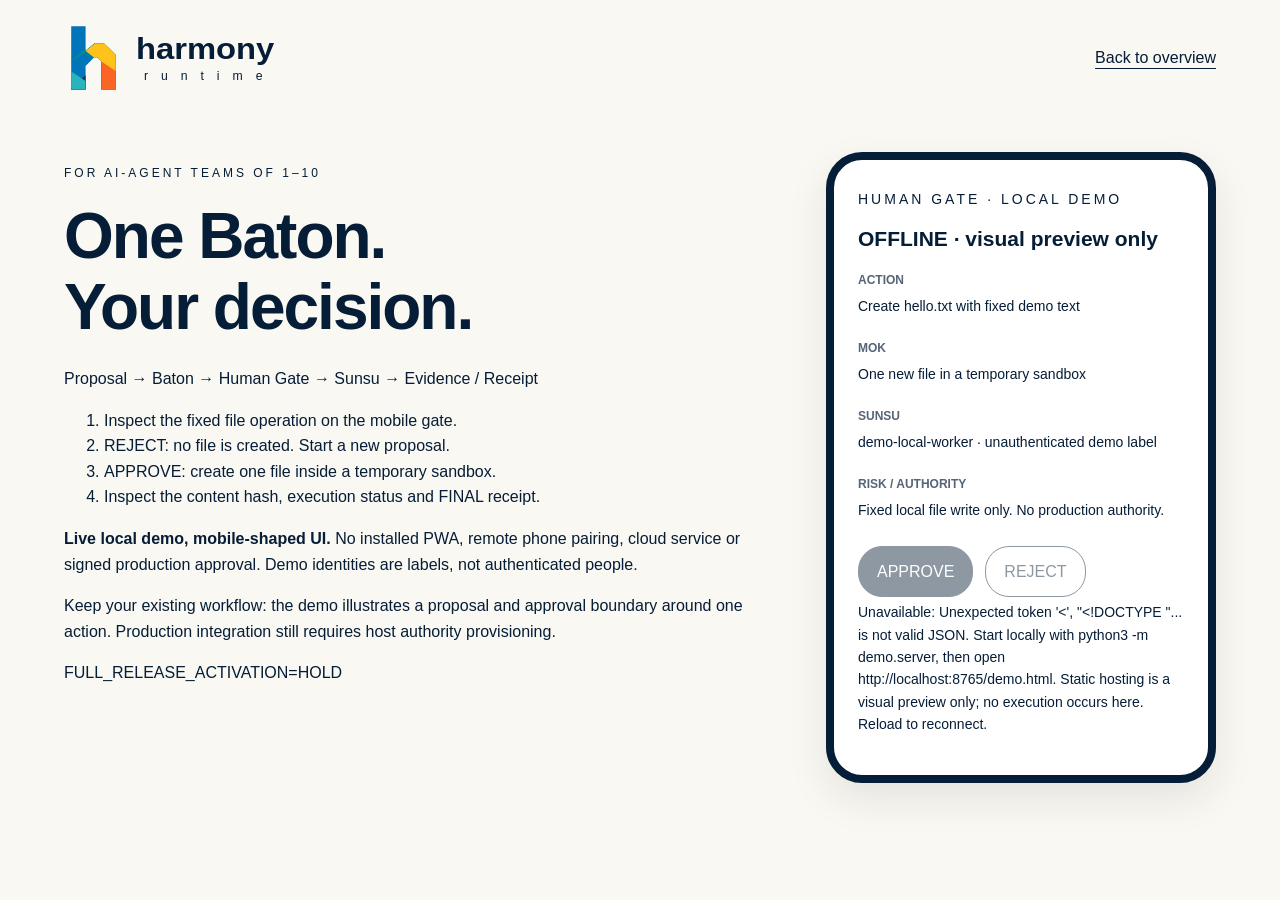
==== docs/demo.html @ 67bb4c88 "feat(demo): add bounded Baton flow and mobile Human Gate for AI teams" ====
<!doctype html>
<html lang="en"><head><meta charset="utf-8"><meta name="viewport" content="width=device-width,initial-scale=1"><title>Baton demo · harmony runtime</title><link rel="stylesheet" href="style.css"><script src="demo.js" defer></script></head>
<body><header class="wrap"><a class="brand" href="/"><img class="wordmark" src="assets/logo.svg" alt="harmony runtime"></a><a href="index.html">Back to overview</a></header>
<main class="wrap demo-layout"><section><p class="eyebrow">For AI-agent teams of 1–10</p><h1 class="demo-title">One Baton.<br>Your decision.</h1><p>Proposal → Baton → Human Gate → Sunsu → Evidence / Receipt</p><ol><li>Inspect the fixed file operation on the mobile gate.</li><li>REJECT: no file is created. Start a new proposal.</li><li>APPROVE: create one file inside a temporary sandbox.</li><li>Inspect the content hash, execution status and FINAL receipt.</li></ol><p><strong>Live local demo, mobile-shaped UI.</strong> No installed PWA, remote phone pairing, cloud service or signed production approval. Demo identities are labels, not authenticated people.</p><p>Keep your existing workflow: the demo illustrates a proposal and approval boundary around one action. Production integration still requires host authority provisioning.</p><p>FULL_RELEASE_ACTIVATION=HOLD</p></section>
<section class="phone" aria-label="Mobile Human Gate"><p class="eyebrow">Human Gate · local demo</p><h2 id="status">Connecting…</h2><div id="proposal"><strong>Action</strong><p>Create hello.txt with fixed demo text</p><strong>Mok</strong><p>One new file in a temporary sandbox</p><strong>Sunsu</strong><p>demo-local-worker · unauthenticated demo label</p><strong>Risk / authority</strong><p>Fixed local file write only. No production authority.</p></div><div class="actions"><button id="approve" disabled>APPROVE</button><button id="reject" class="secondary" disabled>REJECT</button></div><button id="new" class="secondary" hidden>New proposal</button><p id="message" role="status" aria-live="polite"></p><section id="result" hidden><h3>Evidence / FINAL receipt</h3><pre id="receipt"></pre></section></section></main></body></html>
---- docs/style.css ----
:root{color-scheme:light;--ink:#051d36;--muted:#566477;--paper:#faf8f2}*{box-sizing:border-box}html{scroll-behavior:smooth;scroll-padding-top:24px}body{margin:0;background:var(--paper);color:var(--ink);font-family:Arial,"Noto Sans KR",sans-serif;line-height:1.6}a{color:inherit;text-underline-offset:5px}a:focus-visible{outline:3px solid #ec9c00;outline-offset:5px}.wrap{width:min(1160px,90%);margin:auto}header{display:flex;align-items:center;justify-content:space-between;padding:22px 0;gap:24px}.brand{display:flex;align-items:center;gap:12px;text-decoration:none;font-size:30px;font-weight:700;line-height:1.1}.brand small{display:block;font-size:12px;letter-spacing:7px;margin-top:5px}nav{display:flex;flex-wrap:wrap;gap:26px;font-size:14px}nav a{text-decoration:none}.hero{background:linear-gradient(90deg,var(--paper) 0%,rgba(250,248,242,.98) 25%,rgba(250,248,242,.12) 65%),url("assets/landscape.svg") center right/cover no-repeat}.hero-content{padding:44px 0 34px}h1{font-size:clamp(52px,7.5vw,100px);line-height:.97;letter-spacing:-5px;margin:18px 0 24px}h2{font-size:34px;line-height:1.2;margin:14px 0}h3{font-size:22px;line-height:1.3}.eyebrow{font-size:12px;letter-spacing:3px;text-transform:uppercase}.tagline{font-size:clamp(22px,3vw,34px);line-height:1.35;font-weight:700;margin:0 0 20px}.principle{color:var(--muted);line-height:1.45}.actions{display:flex;gap:12px;flex-wrap:wrap;margin-top:24px}.button{background:var(--ink);color:white;border:1px solid var(--ink);border-radius:28px;padding:12px 22px;text-decoration:none;font-size:14px}.secondary{color:var(--ink);background:rgba(255,255,255,.8)}.credit{font-size:11px;margin-top:24px;color:#344b5f}.section{padding:46px 0}.section-heading{display:flex;justify-content:space-between;gap:20px;color:var(--muted)}.concepts{display:grid;grid-template-columns:repeat(4,1fr);margin-top:24px}.concepts article{padding:12px 26px;border-left:1px solid #d6dbdc}.concepts article:first-child{border-left:0;padding-left:0}.number{color:#087f9b;font-size:12px}.concepts h2{font-size:25px}.concepts small{display:block;font-size:18px;margin-top:8px}.concepts p{font-size:15px;color:var(--muted)}#architecture{border-top:1px solid #d6dbdc}.flow{display:grid;grid-template-columns:repeat(4,1fr);gap:12px;margin:28px 0}.flow span{padding:18px;border:1px solid #bac9cd;border-radius:4px;font-size:15px}.flow span:not(:last-child):after{content:" →";color:#007b92}.measure{max-width:850px;color:var(--muted)}.text-link{font-size:14px}.deployment{color:white;background:linear-gradient(rgba(2,29,50,.75),rgba(2,29,50,.72)),url("assets/landscape.svg") center 60%/cover}.cards{display:grid;grid-template-columns:repeat(3,1fr);gap:16px;margin-top:28px}.cards article{background:var(--paper);color:var(--ink);padding:24px;border-radius:9px}.cards p{color:var(--muted);font-size:15px}.badge{font-size:11px;letter-spacing:1px;color:#006c83}.community{display:grid;grid-template-columns:1fr 1fr;gap:40px}.resources{display:flex;flex-direction:column;justify-content:center;gap:16px}.status{padding:22px;border:1px solid #cad4d6;margin-bottom:40px;font-size:14px}.status p{margin:8px 0;color:var(--muted)}footer{background:var(--ink);color:white;padding:34px 0}footer .wrap{display:flex;justify-content:space-between;gap:30px;flex-wrap:wrap}footer p{font-size:14px}.skip{position:absolute;left:16px;top:-100px;background:white;padding:12px;z-index:2}.skip:focus{top:16px}@media(max-width:760px){header{align-items:flex-start;flex-direction:column}nav{gap:16px}.hero{background:linear-gradient(90deg,rgba(250,248,242,.98),rgba(250,248,242,.65)),url("assets/landscape.svg") center/cover}h1{letter-spacing:-3px}.concepts{grid-template-columns:repeat(2,1fr);gap:20px}.concepts article{padding:12px!important;border:0}.section-heading{flex-direction:column;gap:0}.cards,.community{grid-template-columns:1fr}.flow{grid-template-columns:repeat(2,1fr)}.section{padding:34px 0}}@media(max-width:400px){.concepts,.flow{grid-template-columns:1fr}}@media(prefers-reduced-motion:reduce){html{scroll-behavior:auto}}


.brand .wordmark{display:block;width:216px;height:72px;object-fit:contain}header .brand,footer .brand{line-height:0}

.hero-title{width:min(420px,100%);margin:18px 0 24px;line-height:0;letter-spacing:normal}.hero-title img{display:block;width:100%;height:auto}

.product-title{max-width:800px;font-size:clamp(38px,5vw,68px);line-height:1.08;letter-spacing:-2px}.hero .tagline{max-width:660px}.demo-layout{display:grid;grid-template-columns:1fr 390px;gap:64px;padding:36px 0 70px}.demo-title{font-size:clamp(40px,5vw,68px);line-height:1.1;letter-spacing:-2px}.phone{border:8px solid var(--ink);border-radius:36px;background:white;padding:24px;box-shadow:0 16px 40px #051d3618;min-width:0}.phone p{font-size:14px;overflow-wrap:anywhere;margin:4px 0 16px}.phone strong{font-size:12px;text-transform:uppercase;color:var(--muted)}button{font:inherit;border:1px solid var(--ink);border-radius:24px;background:var(--ink);color:white;padding:12px 18px;cursor:pointer}button:disabled{opacity:.45;cursor:default}button:focus-visible{outline:3px solid #ec9c00;outline-offset:3px}#new{margin-top:16px}pre{white-space:pre-wrap;overflow-wrap:anywhere;font-size:12px;background:var(--paper);padding:12px}.phone h2{font-size:21px;overflow-wrap:anywhere}@media(max-width:800px){.demo-layout{grid-template-columns:1fr;gap:24px}.phone{width:min(390px,100%);margin:auto}}
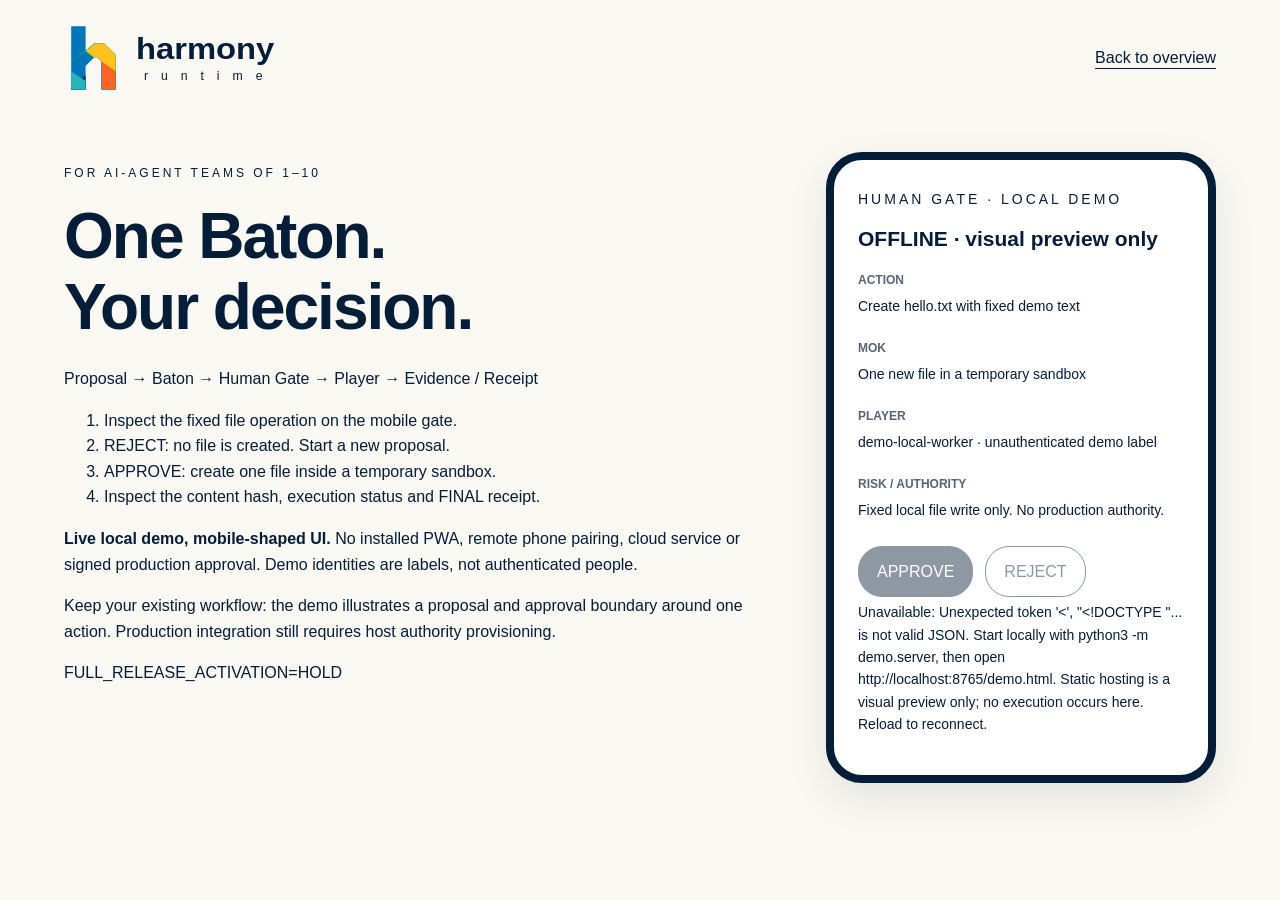
==== commit 4734e8b7: "docs(demo): rename Sunsu to Player in product terminology" ====
--- a/docs/demo.html
+++ b/docs/demo.html
@@ -1,5 +1,5 @@
 <!doctype html>
 <html lang="en"><head><meta charset="utf-8"><meta name="viewport" content="width=device-width,initial-scale=1"><title>Baton demo · harmony runtime</title><link rel="stylesheet" href="style.css"><script src="demo.js" defer></script></head>
 <body><header class="wrap"><a class="brand" href="/"><img class="wordmark" src="assets/logo.svg" alt="harmony runtime"></a><a href="index.html">Back to overview</a></header>
-<main class="wrap demo-layout"><section><p class="eyebrow">For AI-agent teams of 1–10</p><h1 class="demo-title">One Baton.<br>Your decision.</h1><p>Proposal → Baton → Human Gate → Sunsu → Evidence / Receipt</p><ol><li>Inspect the fixed file operation on the mobile gate.</li><li>REJECT: no file is created. Start a new proposal.</li><li>APPROVE: create one file inside a temporary sandbox.</li><li>Inspect the content hash, execution status and FINAL receipt.</li></ol><p><strong>Live local demo, mobile-shaped UI.</strong> No installed PWA, remote phone pairing, cloud service or signed production approval. Demo identities are labels, not authenticated people.</p><p>Keep your existing workflow: the demo illustrates a proposal and approval boundary around one action. Production integration still requires host authority provisioning.</p><p>FULL_RELEASE_ACTIVATION=HOLD</p></section>
-<section class="phone" aria-label="Mobile Human Gate"><p class="eyebrow">Human Gate · local demo</p><h2 id="status">Connecting…</h2><div id="proposal"><strong>Action</strong><p>Create hello.txt with fixed demo text</p><strong>Mok</strong><p>One new file in a temporary sandbox</p><strong>Sunsu</strong><p>demo-local-worker · unauthenticated demo label</p><strong>Risk / authority</strong><p>Fixed local file write only. No production authority.</p></div><div class="actions"><button id="approve" disabled>APPROVE</button><button id="reject" class="secondary" disabled>REJECT</button></div><button id="new" class="secondary" hidden>New proposal</button><p id="message" role="status" aria-live="polite"></p><section id="result" hidden><h3>Evidence / FINAL receipt</h3><pre id="receipt"></pre></section></section></main></body></html>
+<main class="wrap demo-layout"><section><p class="eyebrow">For AI-agent teams of 1–10</p><h1 class="demo-title">One Baton.<br>Your decision.</h1><p>Proposal → Baton → Human Gate → Player → Evidence / Receipt</p><ol><li>Inspect the fixed file operation on the mobile gate.</li><li>REJECT: no file is created. Start a new proposal.</li><li>APPROVE: create one file inside a temporary sandbox.</li><li>Inspect the content hash, execution status and FINAL receipt.</li></ol><p><strong>Live local demo, mobile-shaped UI.</strong> No installed PWA, remote phone pairing, cloud service or signed production approval. Demo identities are labels, not authenticated people.</p><p>Keep your existing workflow: the demo illustrates a proposal and approval boundary around one action. Production integration still requires host authority provisioning.</p><p>FULL_RELEASE_ACTIVATION=HOLD</p></section>
+<section class="phone" aria-label="Mobile Human Gate"><p class="eyebrow">Human Gate · local demo</p><h2 id="status">Connecting…</h2><div id="proposal"><strong>Action</strong><p>Create hello.txt with fixed demo text</p><strong>Mok</strong><p>One new file in a temporary sandbox</p><strong>Player</strong><p>demo-local-worker · unauthenticated demo label</p><strong>Risk / authority</strong><p>Fixed local file write only. No production authority.</p></div><div class="actions"><button id="approve" disabled>APPROVE</button><button id="reject" class="secondary" disabled>REJECT</button></div><button id="new" class="secondary" hidden>New proposal</button><p id="message" role="status" aria-live="polite"></p><section id="result" hidden><h3>Evidence / FINAL receipt</h3><pre id="receipt"></pre></section></section></main></body></html>
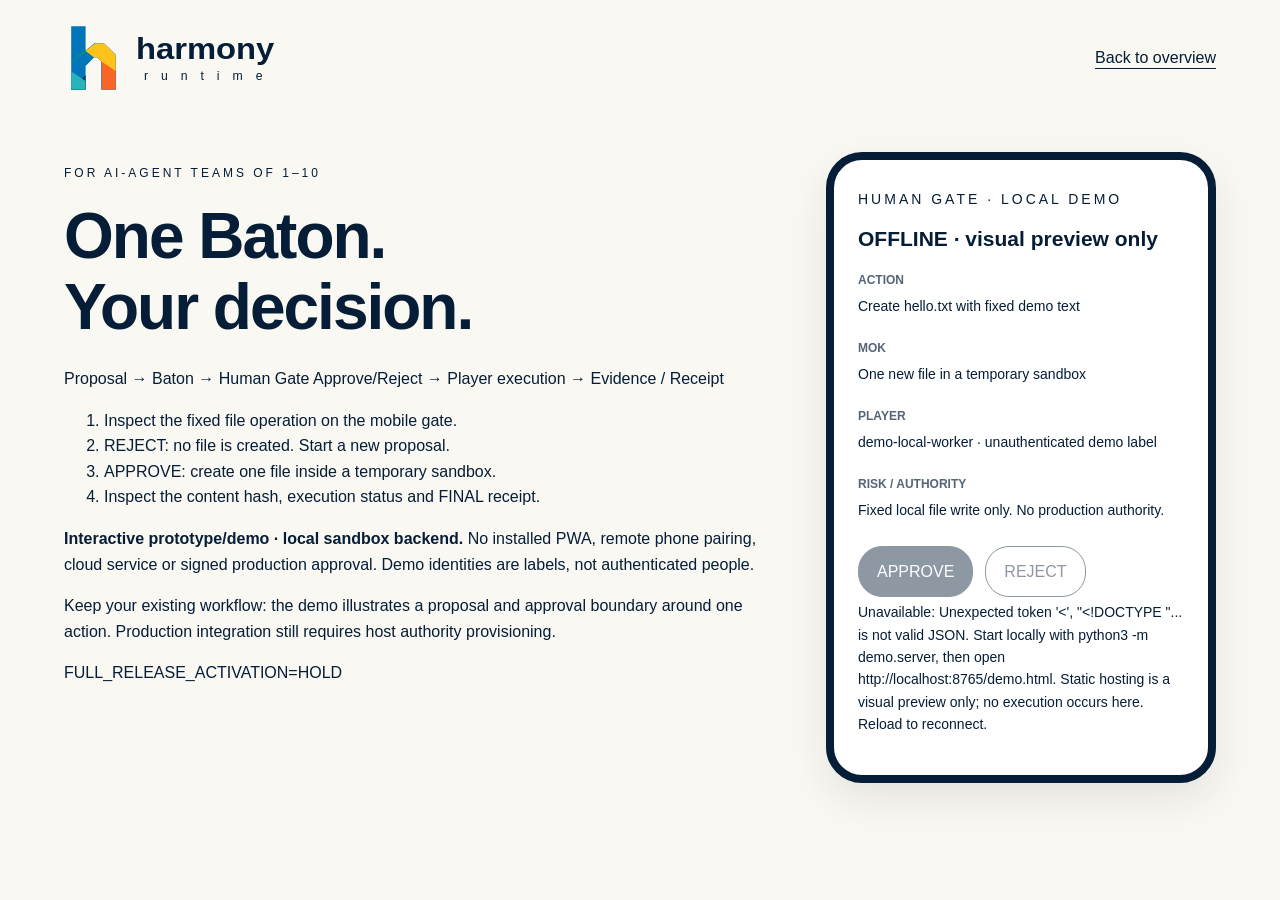
==== commit 32f9386a: "feat(demo): finalize pain-led landing and mobile evidence summary" ====
--- a/docs/demo.html
+++ b/docs/demo.html
@@ -1,5 +1,5 @@
 <!doctype html>
 <html lang="en"><head><meta charset="utf-8"><meta name="viewport" content="width=device-width,initial-scale=1"><title>Baton demo · harmony runtime</title><link rel="stylesheet" href="style.css"><script src="demo.js" defer></script></head>
 <body><header class="wrap"><a class="brand" href="/"><img class="wordmark" src="assets/logo.svg" alt="harmony runtime"></a><a href="index.html">Back to overview</a></header>
-<main class="wrap demo-layout"><section><p class="eyebrow">For AI-agent teams of 1–10</p><h1 class="demo-title">One Baton.<br>Your decision.</h1><p>Proposal → Baton → Human Gate → Player → Evidence / Receipt</p><ol><li>Inspect the fixed file operation on the mobile gate.</li><li>REJECT: no file is created. Start a new proposal.</li><li>APPROVE: create one file inside a temporary sandbox.</li><li>Inspect the content hash, execution status and FINAL receipt.</li></ol><p><strong>Live local demo, mobile-shaped UI.</strong> No installed PWA, remote phone pairing, cloud service or signed production approval. Demo identities are labels, not authenticated people.</p><p>Keep your existing workflow: the demo illustrates a proposal and approval boundary around one action. Production integration still requires host authority provisioning.</p><p>FULL_RELEASE_ACTIVATION=HOLD</p></section>
-<section class="phone" aria-label="Mobile Human Gate"><p class="eyebrow">Human Gate · local demo</p><h2 id="status">Connecting…</h2><div id="proposal"><strong>Action</strong><p>Create hello.txt with fixed demo text</p><strong>Mok</strong><p>One new file in a temporary sandbox</p><strong>Player</strong><p>demo-local-worker · unauthenticated demo label</p><strong>Risk / authority</strong><p>Fixed local file write only. No production authority.</p></div><div class="actions"><button id="approve" disabled>APPROVE</button><button id="reject" class="secondary" disabled>REJECT</button></div><button id="new" class="secondary" hidden>New proposal</button><p id="message" role="status" aria-live="polite"></p><section id="result" hidden><h3>Evidence / FINAL receipt</h3><pre id="receipt"></pre></section></section></main></body></html>
+<main class="wrap demo-layout"><section><p class="eyebrow">For AI-agent teams of 1–10</p><h1 class="demo-title">One Baton.<br>Your decision.</h1><p>Proposal → Baton → Human Gate Approve/Reject → Player execution → Evidence / Receipt</p><ol><li>Inspect the fixed file operation on the mobile gate.</li><li>REJECT: no file is created. Start a new proposal.</li><li>APPROVE: create one file inside a temporary sandbox.</li><li>Inspect the content hash, execution status and FINAL receipt.</li></ol><p><strong>Interactive prototype/demo · local sandbox backend.</strong> No installed PWA, remote phone pairing, cloud service or signed production approval. Demo identities are labels, not authenticated people.</p><p>Keep your existing workflow: the demo illustrates a proposal and approval boundary around one action. Production integration still requires host authority provisioning.</p><p>FULL_RELEASE_ACTIVATION=HOLD</p></section>
+<section class="phone" aria-label="Mobile Human Gate"><p class="eyebrow">Human Gate · local demo</p><h2 id="status">Connecting…</h2><div id="proposal"><strong>Action</strong><p>Create hello.txt with fixed demo text</p><strong>Mok</strong><p>One new file in a temporary sandbox</p><strong>Player</strong><p>demo-local-worker · unauthenticated demo label</p><strong>Risk / authority</strong><p>Fixed local file write only. No production authority.</p></div><div class="actions"><button id="approve" disabled>APPROVE</button><button id="reject" class="secondary" disabled>REJECT</button></div><button id="new" class="secondary" hidden>New proposal</button><p id="message" role="status" aria-live="polite"></p><section id="result" hidden><h3>Evidence / FINAL receipt</h3><dl id="evidence-summary"></dl><details><summary>Full demo receipt</summary><pre id="receipt"></pre></details></section></section></main></body></html>
--- a/docs/style.css
+++ b/docs/style.css
@@ -6,3 +6,7 @@
 .hero-title{width:min(420px,100%);margin:18px 0 24px;line-height:0;letter-spacing:normal}.hero-title img{display:block;width:100%;height:auto}
 
 .product-title{max-width:800px;font-size:clamp(38px,5vw,68px);line-height:1.08;letter-spacing:-2px}.hero .tagline{max-width:660px}.demo-layout{display:grid;grid-template-columns:1fr 390px;gap:64px;padding:36px 0 70px}.demo-title{font-size:clamp(40px,5vw,68px);line-height:1.1;letter-spacing:-2px}.phone{border:8px solid var(--ink);border-radius:36px;background:white;padding:24px;box-shadow:0 16px 40px #051d3618;min-width:0}.phone p{font-size:14px;overflow-wrap:anywhere;margin:4px 0 16px}.phone strong{font-size:12px;text-transform:uppercase;color:var(--muted)}button{font:inherit;border:1px solid var(--ink);border-radius:24px;background:var(--ink);color:white;padding:12px 18px;cursor:pointer}button:disabled{opacity:.45;cursor:default}button:focus-visible{outline:3px solid #ec9c00;outline-offset:3px}#new{margin-top:16px}pre{white-space:pre-wrap;overflow-wrap:anywhere;font-size:12px;background:var(--paper);padding:12px}.phone h2{font-size:21px;overflow-wrap:anywhere}@media(max-width:800px){.demo-layout{grid-template-columns:1fr;gap:24px}.phone{width:min(390px,100%);margin:auto}}
+
+.hero-summary{max-width:690px}.work-cycle{display:grid;grid-template-columns:repeat(5,1fr);gap:14px;margin:28px 0}.work-cycle article{border-top:3px solid #087f9b;padding:18px 12px 0}.work-cycle h3{font-size:20px}.work-cycle p{font-size:14px;color:var(--muted)}.player-pool{background:#eaf0ee}.player-pool .measure{margin-bottom:0}#play,#today{border-top:1px solid #d6dbdc}#play h2{overflow-wrap:anywhere}@media(max-width:1000px){.work-cycle{grid-template-columns:repeat(3,1fr)}}@media(max-width:760px){.work-cycle{grid-template-columns:1fr}.work-cycle article{padding-top:12px}.hero-summary{max-width:100%}}
+
+#evidence-summary{font-size:13px}#evidence-summary dt{font-weight:bold;margin-top:10px}#evidence-summary dd{margin:2px 0;overflow-wrap:anywhere}details summary{cursor:pointer}
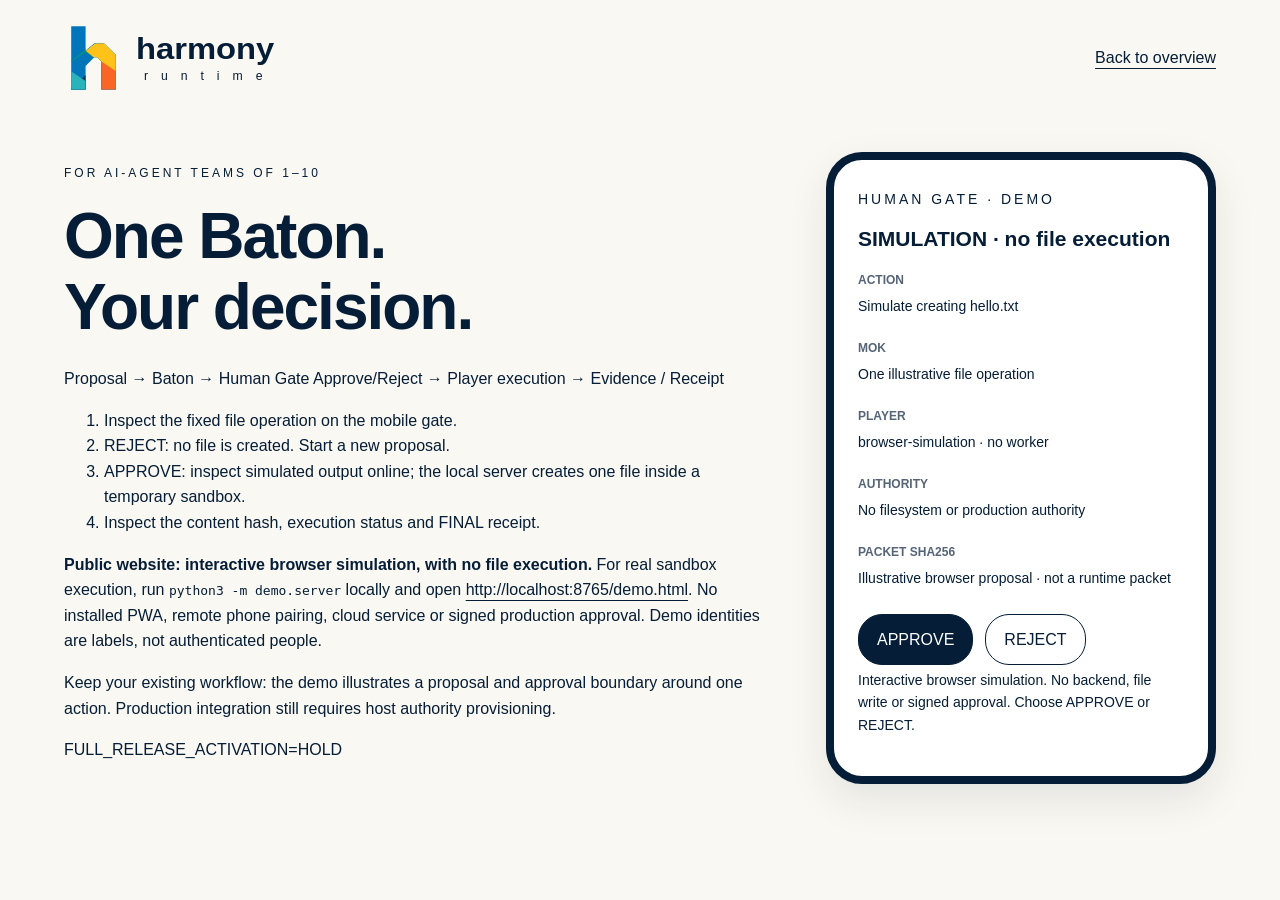
==== commit 819816ed: "fix(demo): provide explicit browser simulation on static hosting" ====
--- a/docs/demo.html
+++ b/docs/demo.html
@@ -1,5 +1,5 @@
 <!doctype html>
 <html lang="en"><head><meta charset="utf-8"><meta name="viewport" content="width=device-width,initial-scale=1"><title>Baton demo · harmony runtime</title><link rel="stylesheet" href="style.css"><script src="demo.js" defer></script></head>
-<body><header class="wrap"><a class="brand" href="/"><img class="wordmark" src="assets/logo.svg" alt="harmony runtime"></a><a href="index.html">Back to overview</a></header>
-<main class="wrap demo-layout"><section><p class="eyebrow">For AI-agent teams of 1–10</p><h1 class="demo-title">One Baton.<br>Your decision.</h1><p>Proposal → Baton → Human Gate Approve/Reject → Player execution → Evidence / Receipt</p><ol><li>Inspect the fixed file operation on the mobile gate.</li><li>REJECT: no file is created. Start a new proposal.</li><li>APPROVE: create one file inside a temporary sandbox.</li><li>Inspect the content hash, execution status and FINAL receipt.</li></ol><p><strong>Interactive prototype/demo · local sandbox backend.</strong> No installed PWA, remote phone pairing, cloud service or signed production approval. Demo identities are labels, not authenticated people.</p><p>Keep your existing workflow: the demo illustrates a proposal and approval boundary around one action. Production integration still requires host authority provisioning.</p><p>FULL_RELEASE_ACTIVATION=HOLD</p></section>
-<section class="phone" aria-label="Mobile Human Gate"><p class="eyebrow">Human Gate · local demo</p><h2 id="status">Connecting…</h2><div id="proposal"><strong>Action</strong><p>Create hello.txt with fixed demo text</p><strong>Mok</strong><p>One new file in a temporary sandbox</p><strong>Player</strong><p>demo-local-worker · unauthenticated demo label</p><strong>Risk / authority</strong><p>Fixed local file write only. No production authority.</p></div><div class="actions"><button id="approve" disabled>APPROVE</button><button id="reject" class="secondary" disabled>REJECT</button></div><button id="new" class="secondary" hidden>New proposal</button><p id="message" role="status" aria-live="polite"></p><section id="result" hidden><h3>Evidence / FINAL receipt</h3><dl id="evidence-summary"></dl><details><summary>Full demo receipt</summary><pre id="receipt"></pre></details></section></section></main></body></html>
+<body><header class="wrap"><a class="brand" href="index.html"><img class="wordmark" src="assets/logo.svg" alt="harmony runtime"></a><a href="index.html">Back to overview</a></header>
+<main class="wrap demo-layout"><section><p class="eyebrow">For AI-agent teams of 1–10</p><h1 class="demo-title">One Baton.<br>Your decision.</h1><p>Proposal → Baton → Human Gate Approve/Reject → Player execution → Evidence / Receipt</p><ol><li>Inspect the fixed file operation on the mobile gate.</li><li>REJECT: no file is created. Start a new proposal.</li><li>APPROVE: inspect simulated output online; the local server creates one file inside a temporary sandbox.</li><li>Inspect the content hash, execution status and FINAL receipt.</li></ol><p><strong>Public website: interactive browser simulation, with no file execution.</strong> For real sandbox execution, run <code>python3 -m demo.server</code> locally and open <a href="http://localhost:8765/demo.html">http://localhost:8765/demo.html</a>. No installed PWA, remote phone pairing, cloud service or signed production approval. Demo identities are labels, not authenticated people.</p><p>Keep your existing workflow: the demo illustrates a proposal and approval boundary around one action. Production integration still requires host authority provisioning.</p><p>FULL_RELEASE_ACTIVATION=HOLD</p></section>
+<section class="phone" aria-label="Mobile Human Gate"><p class="eyebrow">Human Gate · demo</p><h2 id="status">Connecting…</h2><div id="proposal"><strong>Action</strong><p>Create hello.txt with fixed demo text</p><strong>Mok</strong><p>One new file in a temporary sandbox</p><strong>Player</strong><p>demo-local-worker · unauthenticated demo label</p><strong>Risk / authority</strong><p>Fixed local file write only. No production authority.</p></div><div class="actions"><button id="approve" disabled>APPROVE</button><button id="reject" class="secondary" disabled>REJECT</button></div><button id="new" class="secondary" hidden>New proposal</button><p id="message" role="status" aria-live="polite"></p><section id="result" hidden><h3>Evidence / FINAL receipt</h3><dl id="evidence-summary"></dl><details><summary>Full demo receipt</summary><pre id="receipt"></pre></details></section></section></main></body></html>
--- a/docs/style.css
+++ b/docs/style.css
@@ -10,3 +10,6 @@
 .hero-summary{max-width:690px}.work-cycle{display:grid;grid-template-columns:repeat(5,1fr);gap:14px;margin:28px 0}.work-cycle article{border-top:3px solid #087f9b;padding:18px 12px 0}.work-cycle h3{font-size:20px}.work-cycle p{font-size:14px;color:var(--muted)}.player-pool{background:#eaf0ee}.player-pool .measure{margin-bottom:0}#play,#today{border-top:1px solid #d6dbdc}#play h2{overflow-wrap:anywhere}@media(max-width:1000px){.work-cycle{grid-template-columns:repeat(3,1fr)}}@media(max-width:760px){.work-cycle{grid-template-columns:1fr}.work-cycle article{padding-top:12px}.hero-summary{max-width:100%}}
 
 #evidence-summary{font-size:13px}#evidence-summary dt{font-weight:bold;margin-top:10px}#evidence-summary dd{margin:2px 0;overflow-wrap:anywhere}details summary{cursor:pointer}
+
+/* Product copy must wrap within narrow viewports. */
+.work-cycle{grid-template-columns:repeat(auto-fit,minmax(180px,1fr))}.work-cycle article{min-width:0;overflow-wrap:anywhere}.product-title{max-width:960px}#more-than h3{font-size:18px}nav,.actions{min-width:0}@media(max-width:760px){.work-cycle{grid-template-columns:1fr}.product-title{font-size:clamp(32px,8vw,48px);letter-spacing:-1px}}
